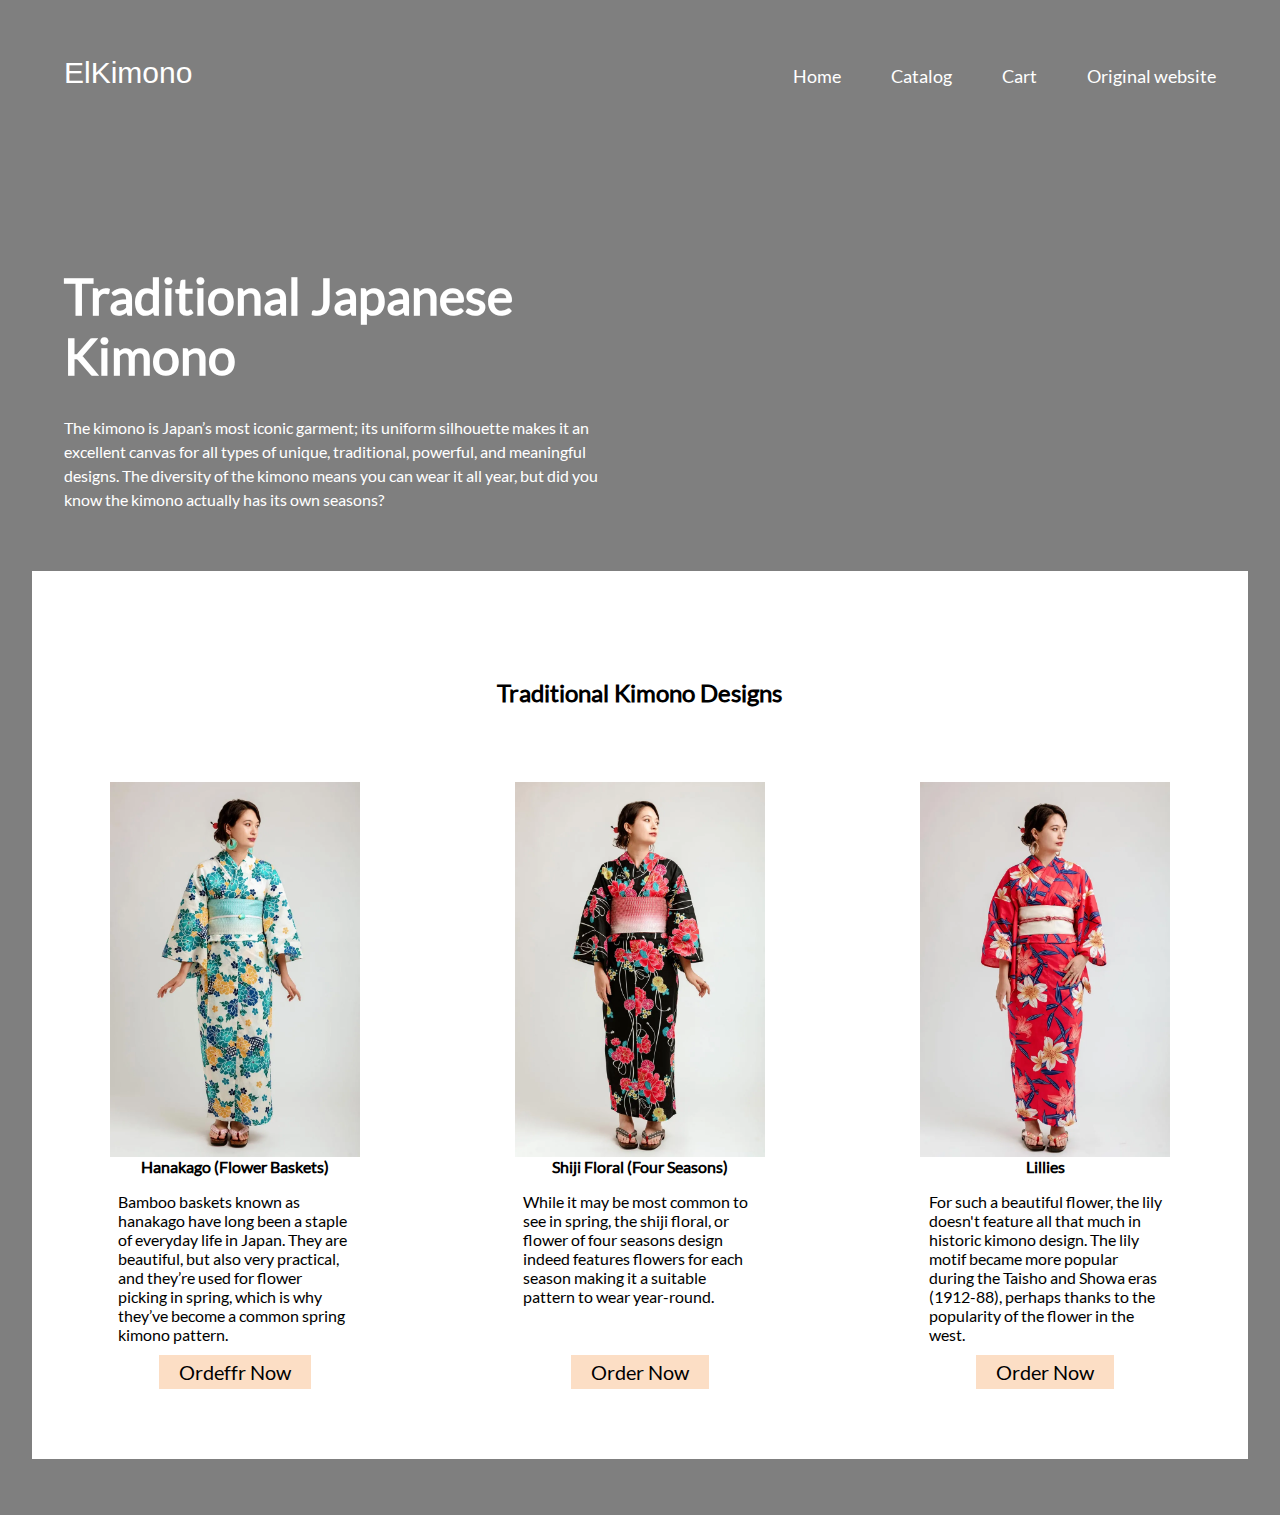
==== index.html @ fac24464 "Add files via upload" ====
<!DOCTYPE html>
<html lang="en">

<head>
    <meta charset="UTF-8">
    <meta http-equiv="X-UA-Compatible" content="IE=edge">
    <meta name="viewport" content="width=device-width, initial-scale=1.0">
    <title>Odigo</title>
    <link rel="stylesheet" href="style.css">
    </head>

<body>

  <ul id="minmenu">
    <a href="index.html">
      <li>Home</li>
  </a>
  <a href="catalog.html">
    <li>Catalog</li>
</a>
  <a href="cart.html">
      <li>Cart</li>
  </a>
  <a href="https://shop.japanobjects.com/blogs/editorial/kimono-patterns">
      <li>Original website</li>
  </a>
</ul>
    <div class="container">
        <div id="header">
            <div class="logo">ElKimono</div>
            <ul id="myLinks">
                <a href="index.html">
                    <li>Home</li>
                </a>
                <a href="catalog.html">
                  <li>Catalog</li>
              </a>
                <a href="cart.html">
                    <li>Cart</li>
                </a>
                <a href="https://shop.japanobjects.com/blogs/editorial/kimono-patterns">
                    <li>Original website</li>
                </a>
            </ul>
          <button id="nav-icon" onclick="myFunction()"><div class="line"></div><div class="line"></div><div class="line"></div></button>
        </div>
        <div id="content">
            <div id="intro">
                <h1 id="intro_title">Traditional Japanese Kimono</h1>
                <p id="intro_sub">The kimono is Japan’s most iconic garment; its uniform silhouette makes it an excellent canvas for all types of unique, traditional, powerful, and meaningful designs. The diversity of the kimono means you can wear it all year, but did you know the kimono actually has its own seasons?</p>
            </div>
           
        </div>
    </div>
  <div class="benefits">    
      <div class="container">
        <h2 class="ben-header">Traditional Kimono Designs</h2>
        <div class="items">
          
          <div class="item">
            <img class="ben-image" src="images/1.webp">
            <h4>Hanakago (Flower Baskets)</h4>
            <p class="benefits-text">Bamboo baskets known as hanakago have long been a staple of everyday life in Japan. They are beautiful, but also very practical, and they’re used for flower picking in spring, which is why they’ve become a common spring kimono pattern. </p>
            <button class="buy-now" onclick="setElem()" id="buy-1">Ordeffr Now</button>
          </div>
          
            <div class="item">
              <img class="ben-image"  src="images/2.webp">
              <h4>Shiji Floral (Four Seasons)</h4>
              <p class="benefits-text">While it may be most common to see in spring, the shiji floral, or flower of four seasons design indeed features flowers for each season making it a suitable pattern to wear year-round. </p>
              <button class="buy-now" id="buy-2">Order Now</button>
            </div>
          
            <div class="item">
              <img class="ben-image"  src="images/3.webp">
              <h4>Lillies</h4>  
              <p class="benefits-text">For such a beautiful flower, the lily doesn't feature all that much in historic kimono design. The lily motif became more popular during the Taisho and Showa eras (1912-88), perhaps thanks to the popularity of the flower in the west. </p>
              <button class="buy-now" id="buy-3">Order Now</button>
            </div>
              
          
          </div>
        </div>
      </div>

    <script src="main.js"></script>
</body>
</html>
---- style.css ----
* {

    margin: 0;

    padding: 0;

    border: none;

    box-sizing: border-box;

    font-family: Lato, Cantarell, 'Open Sans', 'Helvetica Neue', sans-serif;

}
@font-face {
  font-family: Lato;
  src: url(fonts/Lato-Regular.ttf);
}

body{position:relative;
z-index: 0;}


html {
  background:url('https://elala91.github.io/odigo/Hero.png');
  background-size:cover;
  box-shadow:inset 0 0 0 2000px rgba(0, 0, 0, 0.5);

}


.container {

    max-width: 90%;

    margin: 56px auto;

}


#header {

    display: flex;

    justify-content: space-between;
    position: relative;
    z-index: 0;

    align-items: baseline;

}


#header ul {

    display: flex;
  

}


li {

    margin-left: 50px;

    list-style-type: none;

    font-style: normal;

    font-weight: 400;

    font-size: 18px;

    color: white;

}

#nav-icon{display:none;}

a {

    text-decoration: none;

    color: white;

}
a.icon {
  display: block;
  position: absolute;
  right: 0;
  top: 0;
}

li:hover {
  font-weight:bold;
  color: rgb(247, 186, 108);
  transition: 1s;
}
.logo{
  color: white;
  font-size: 30px;
  font-family: 'Trebuchet MS', 'Lucida Sans Unicode', 'Lucida Grande', 'Lucida Sans', Arial, sans-serif;
}
.active {
  background-color: #04AA6D;
  color: white;
}

#intro {

    margin-top: 176px;

    margin-bottom: 59px;

}


#intro_title {

    color: white;

    font-style: normal;

    font-size: 50px;
  margin-bottom: 30px;

    line-height: 60px;

    max-width: 619px;

}


#intro_sub {

    font-size: 16px;

    line-height: 24px;

    max-width: 546px;

    color: white;

}


#setField {

    border: 0;

    display: flex;

    flex-wrap: wrap;

}


.inputText {

    border: 0;

    background-color: transparent;

    color: white;

    margin: 22px;

}


.inputDiv {

    border-bottom: 1px solid white;

    margin-right: 61px;

}


.inputText:focus {

    outline: none;

}


.inputText::placeholder {

    color: white;

}


#btn_search {

    padding: 15px 39px;

    background-color: #1b7dff;

    color: rgb(238, 229, 229);

}
.benefits{
  max-width:95%;
  margin: 0 auto;
  background-color:white;
  padding-top: 4%;
}
.items{
  display: flex;
  justify-content: space-between;
  flex-wrap: wrap;
margin-top: 50px;
padding-bottom: 40px;
}
  .item{
    display: flex;
    flex-direction: column;
    align-items: center;
    max-width: 25%;
    min-width: 200px;
    padding: 20px;
    margin: 5px;
    position: relative;
    padding-bottom: 70px;
  }
  

.benefits-text{
  margin-top: 1em;
  
}
.ben-header{
  text-align: center;
}
.ben-image{
  max-width:250px;
}
#minmenu{
  position: absolute;
  z-index: 1;
  width: 100%;

  text-align: center;
  display: none;
}
#minmenu li{color:black;
  border: 1px solid gray;
  background-color: white;
  font-size: 30px;
  padding: 20px;
  margin: 5px;
  
}
.buy-now{
  position: absolute;
  bottom: 15px;
  background-color: rgba(245, 127, 30, 0.26);
  padding: 5px 20px;
  margin: 10px;
  font-size: 20px;
}
.buy-now:hover{
  background-color: rgb(105, 55, 7);
  transition: 1s;
}
.cart{
  height: 1000px;
}
.centered-header{
 color:black; text-align: center;
 margin: auto 50px;
}
.in-cart{
  display: flex;
  flex-direction: row-reverse;
  justify-content: space-around;
}
.elem{display: flex;
  padding:40px;
  margin:5px;
  border: 1px black solid;
width: 500px;}

.elem-image{
  width: 100px;
  margin: 0 20px;
}
.elem-description{margin: 30px 5px;}
.counter{
  background-color: gray;
  border: 1px solid rgb(49, 47, 47);
  width: 10px;
}
@media only screen and (max-width: 750px){
  header,fieldset,.items{ display:flex;}
  #header ul{display:none;}
  .item{
    max-width:400px;  

  }

  #intro-title{font-size:20px;}
  #btn_search{margin-top:30px;}
  #nav-icon{display:flex;
    flex-direction: column;
  padding:5px;
background-color: beige;
border-radius: 5px;}
  .line{width: 30px;
  height: 3px;
background-color: rgb(83, 83, 83);
margin: 4px;}
}
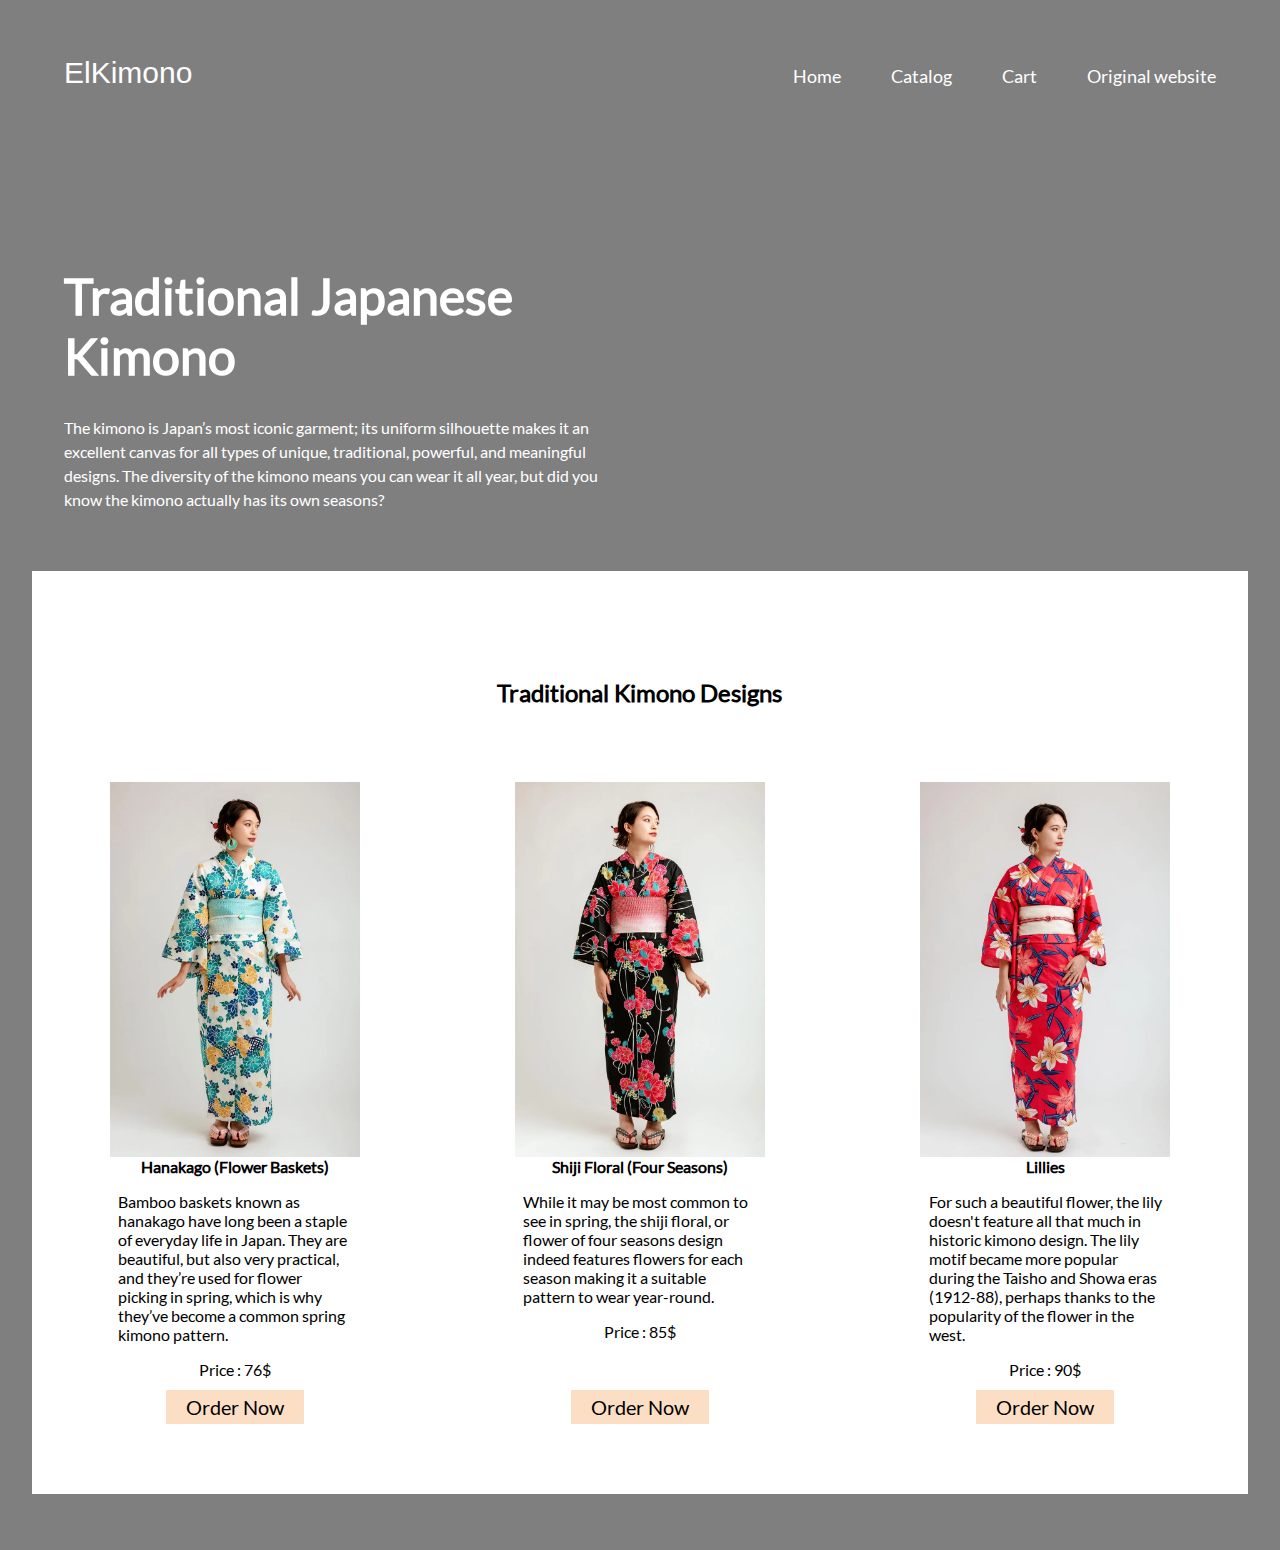
==== commit dfc025c2: "Update index.html" ====
--- a/index.html
+++ b/index.html
@@ -7,24 +7,24 @@
     <meta name="viewport" content="width=device-width, initial-scale=1.0">
     <title>Odigo</title>
     <link rel="stylesheet" href="style.css">
-    </head>
+</head>
 
 <body>
 
-  <ul id="minmenu">
-    <a href="index.html">
-      <li>Home</li>
-  </a>
-  <a href="catalog.html">
-    <li>Catalog</li>
-</a>
-  <a href="cart.html">
-      <li>Cart</li>
-  </a>
-  <a href="https://shop.japanobjects.com/blogs/editorial/kimono-patterns">
-      <li>Original website</li>
-  </a>
-</ul>
+    <ul id="minmenu">
+        <a href="index.html">
+            <li>Home</li>
+        </a>
+        <a href="catalog.html">
+            <li>Catalog</li>
+        </a>
+        <a href="cart.html">
+            <li>Cart</li>
+        </a>
+        <a href="https://shop.japanobjects.com/blogs/editorial/kimono-patterns">
+            <li>Original website</li>
+        </a>
+    </ul>
     <div class="container">
         <div id="header">
             <div class="logo">ElKimono</div>
@@ -33,8 +33,8 @@
                     <li>Home</li>
                 </a>
                 <a href="catalog.html">
-                  <li>Catalog</li>
-              </a>
+                    <li>Catalog</li>
+                </a>
                 <a href="cart.html">
                     <li>Cart</li>
                 </a>
@@ -42,47 +42,54 @@
                     <li>Original website</li>
                 </a>
             </ul>
-          <button id="nav-icon" onclick="myFunction()"><div class="line"></div><div class="line"></div><div class="line"></div></button>
+            <button id="nav-icon" onclick="myFunction()"><div class="line"></div><div class="line"></div><div class="line"></div></button>
         </div>
         <div id="content">
             <div id="intro">
                 <h1 id="intro_title">Traditional Japanese Kimono</h1>
-                <p id="intro_sub">The kimono is Japan’s most iconic garment; its uniform silhouette makes it an excellent canvas for all types of unique, traditional, powerful, and meaningful designs. The diversity of the kimono means you can wear it all year, but did you know the kimono actually has its own seasons?</p>
+                <p id="intro_sub">The kimono is Japan’s most iconic garment; its uniform silhouette makes it an excellent canvas for all types of unique, traditional, powerful, and meaningful designs. The diversity of the kimono means you can wear it all year, but did
+                    you know the kimono actually has its own seasons?</p>
             </div>
-           
+
         </div>
     </div>
-  <div class="benefits">    
-      <div class="container">
-        <h2 class="ben-header">Traditional Kimono Designs</h2>
-        <div class="items">
-          
-          <div class="item">
-            <img class="ben-image" src="images/1.webp">
-            <h4>Hanakago (Flower Baskets)</h4>
-            <p class="benefits-text">Bamboo baskets known as hanakago have long been a staple of everyday life in Japan. They are beautiful, but also very practical, and they’re used for flower picking in spring, which is why they’ve become a common spring kimono pattern. </p>
-            <button class="buy-now" onclick="setElem()" id="buy-1">Ordeffr Now</button>
-          </div>
-          
-            <div class="item">
-              <img class="ben-image"  src="images/2.webp">
-              <h4>Shiji Floral (Four Seasons)</h4>
-              <p class="benefits-text">While it may be most common to see in spring, the shiji floral, or flower of four seasons design indeed features flowers for each season making it a suitable pattern to wear year-round. </p>
-              <button class="buy-now" id="buy-2">Order Now</button>
+    <div class="benefits">
+        <div class="container">
+            <h2 class="ben-header">Traditional Kimono Designs</h2>
+            <div class="items">
+
+                <div class="item" data-id="1">
+                    <img class="ben-image" src="images/1.webp">
+                    <h4>Hanakago (Flower Baskets)</h4>
+                    <p class="benefits-text">Bamboo baskets known as hanakago have long been a staple of everyday life in Japan. They are beautiful, but also very practical, and they’re used for flower picking in spring, which is why they’ve become a common spring kimono pattern.
+                    </p>
+                    <p class="benefits-text">Price : <span class="price">76</span>$</p>
+                    <button class="buy-now" onclick="setElem(this)" id="buy-1">Order Now</button>
+                </div>
+
+                <div class="item" data-id="2">
+                    <img class="ben-image" src="images/2.webp">
+                    <h4>Shiji Floral (Four Seasons)</h4>
+                    <p class="benefits-text">While it may be most common to see in spring, the shiji floral, or flower of four seasons design indeed features flowers for each season making it a suitable pattern to wear year-round. </p>
+                    <p class="benefits-text">Price : <span class="price">85</span>$</p>
+                    <button class="buy-now" onclick="setElem(this)" id="buy-2">Order Now</button>
+                </div>
+
+                <div class="item" data-id="3">
+                    <img class="ben-image" src="images/3.webp">
+                    <h4>Lillies</h4>
+                    <p class="benefits-text">For such a beautiful flower, the lily doesn't feature all that much in historic kimono design. The lily motif became more popular during the Taisho and Showa eras (1912-88), perhaps thanks to the popularity of the flower in the west.
+                    </p>
+                    <p class="benefits-text">Price : <span class="price">90</span>$</p>
+                    <button class="buy-now" onclick="setElem(this)" id="buy-3">Order Now</button>
+                </div>
+
+
             </div>
-          
-            <div class="item">
-              <img class="ben-image"  src="images/3.webp">
-              <h4>Lillies</h4>  
-              <p class="benefits-text">For such a beautiful flower, the lily doesn't feature all that much in historic kimono design. The lily motif became more popular during the Taisho and Showa eras (1912-88), perhaps thanks to the popularity of the flower in the west. </p>
-              <button class="buy-now" id="buy-3">Order Now</button>
-            </div>
-              
-          
-          </div>
         </div>
-      </div>
+    </div>
 
     <script src="main.js"></script>
 </body>
-</html>+
+</html>
